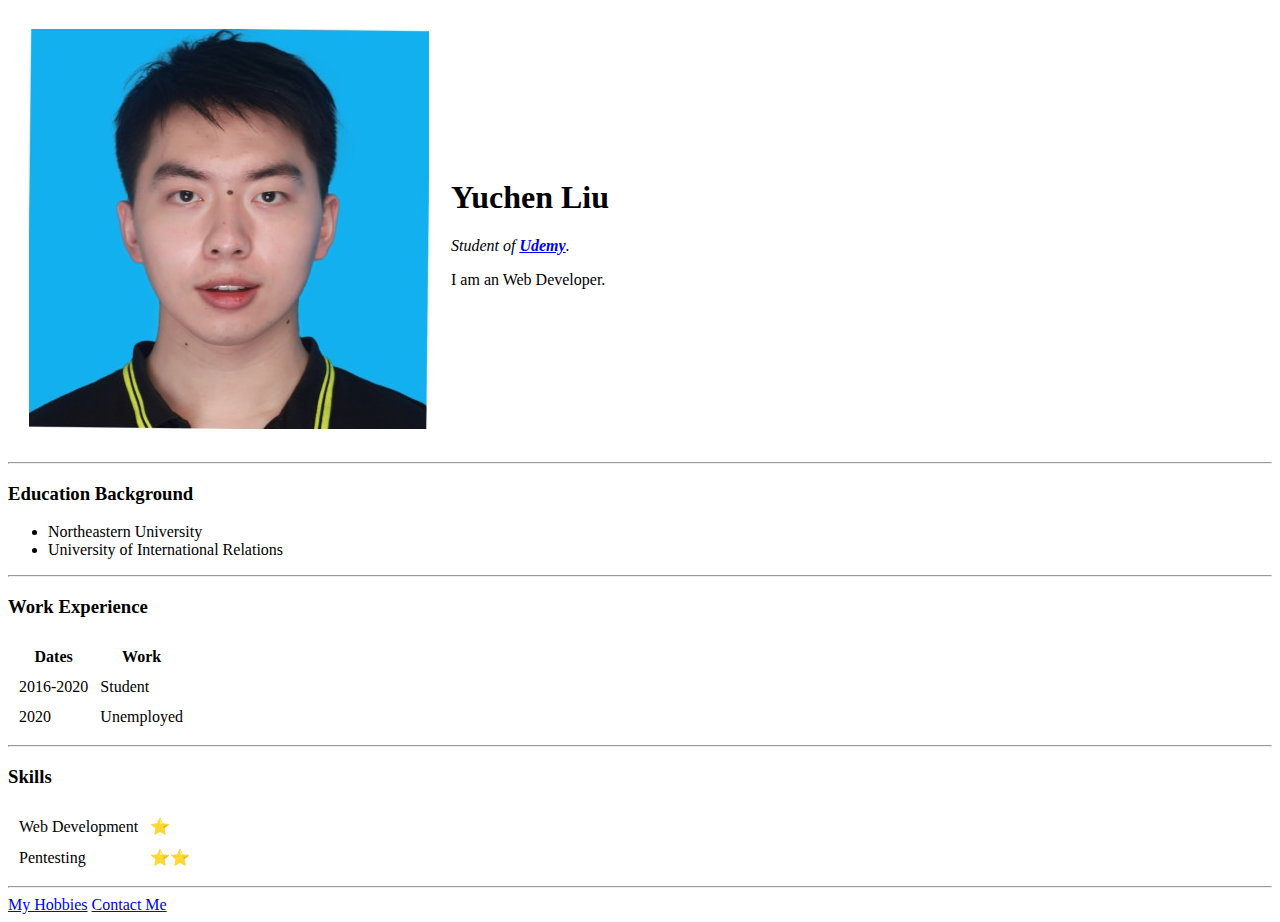
==== index.html @ 22926900 "Add initial cv website files" ====
<!DOCTYPE html>
<html>
    <head>
        <meta charset="utf-8">
        <title>Yuchen's Personal Site</title>
    </head>
    <body>
        <table cellspacing="20">
            <tr>
                <td><img src="yuchen.jfif" alt="yuchen profile picture"></td>
                <td>
                    <h1>Yuchen Liu</h1>
                    <p><em>Student of <strong><a href="https://www.udemy.com">Udemy</a></strong>.</em></p>
                    <p>I am an Web Developer.</p>
                </td>
            </tr>
        </table>
        <hr>
        <h3>Education Background</h3>
        <ul>
            <li>Northeastern University</li>
            <li>University of International Relations</li>
        </ul>
        <hr>
        <h3>Work Experience</h3>
        <table cellspacing="10">
            <thead>
                <tr>
                    <th>Dates</th>
                    <th>Work</th>
                </tr>
            </thead>
            <tbody>
                <tr>
                    <td>2016-2020</td>
                    <td>Student</td>
                </tr>
                <tr>
                    <td>2020</td>
                    <td>Unemployed</td>
                </tr>
            </tbody> 
        </table>
        <hr>
        <h3>Skills</h3>
        <table cellspacing="10">
             <tr>
                 <td>Web Development</td>
                 <td>⭐</td>
             </tr>
             <tr>
                 <td>Pentesting</td>
                 <td>⭐⭐</td>
             </tr>
         </table> 
        <hr>
       <a href="hobbies.html">My Hobbies</a>
       <a href="contact-me.html">Contact Me</a>
       
    </body>
</html>
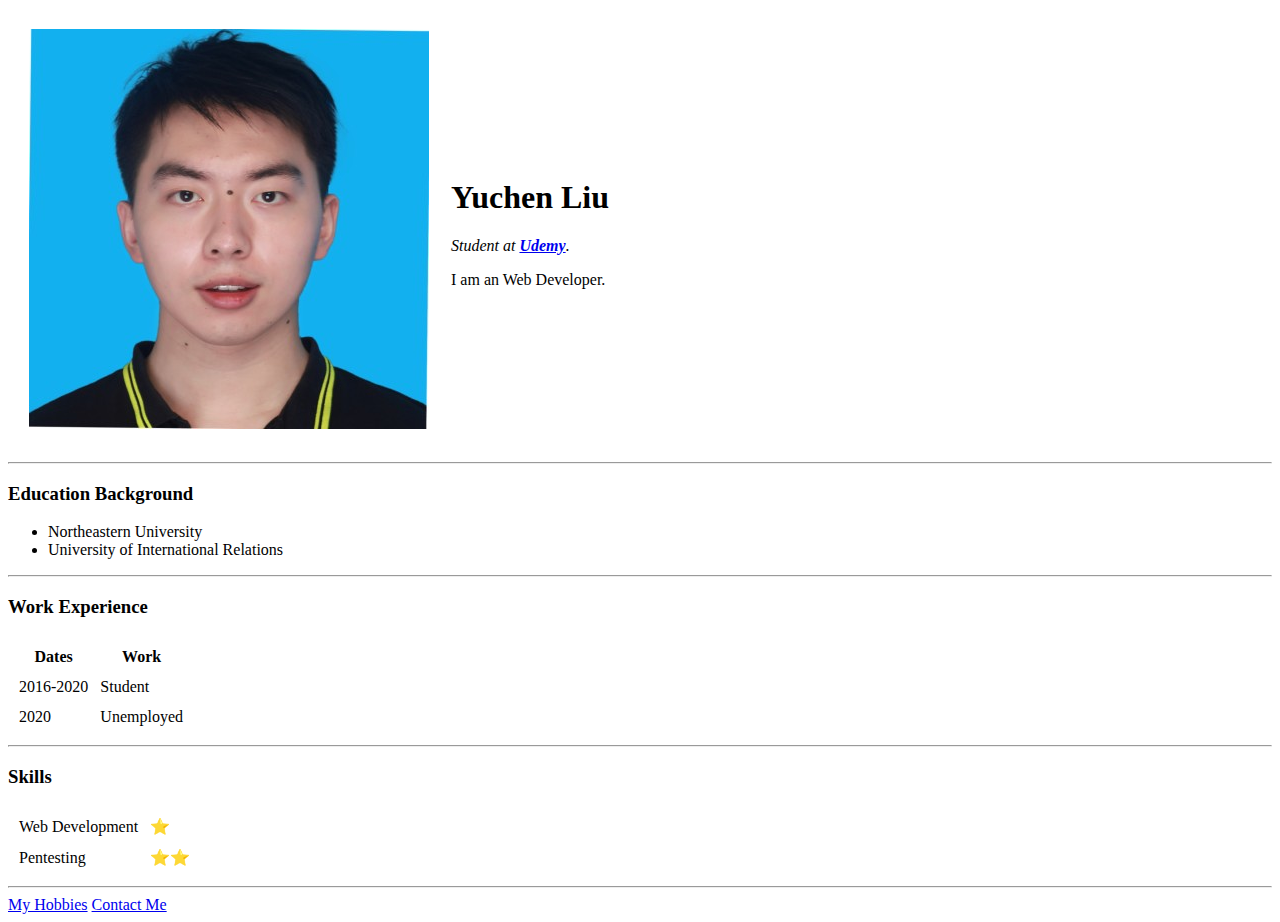
==== commit d63cb5a2: "fix some typo" ====
--- a/index.html
+++ b/index.html
@@ -10,7 +10,7 @@
                 <td><img src="yuchen.jfif" alt="yuchen profile picture"></td>
                 <td>
                     <h1>Yuchen Liu</h1>
-                    <p><em>Student of <strong><a href="https://www.udemy.com">Udemy</a></strong>.</em></p>
+                    <p><em>Student at <strong><a href="https://www.udemy.com">Udemy</a></strong>.</em></p>
                     <p>I am an Web Developer.</p>
                 </td>
             </tr>
@@ -58,4 +58,4 @@
        <a href="contact-me.html">Contact Me</a>
        
     </body>
-</html>+</html>
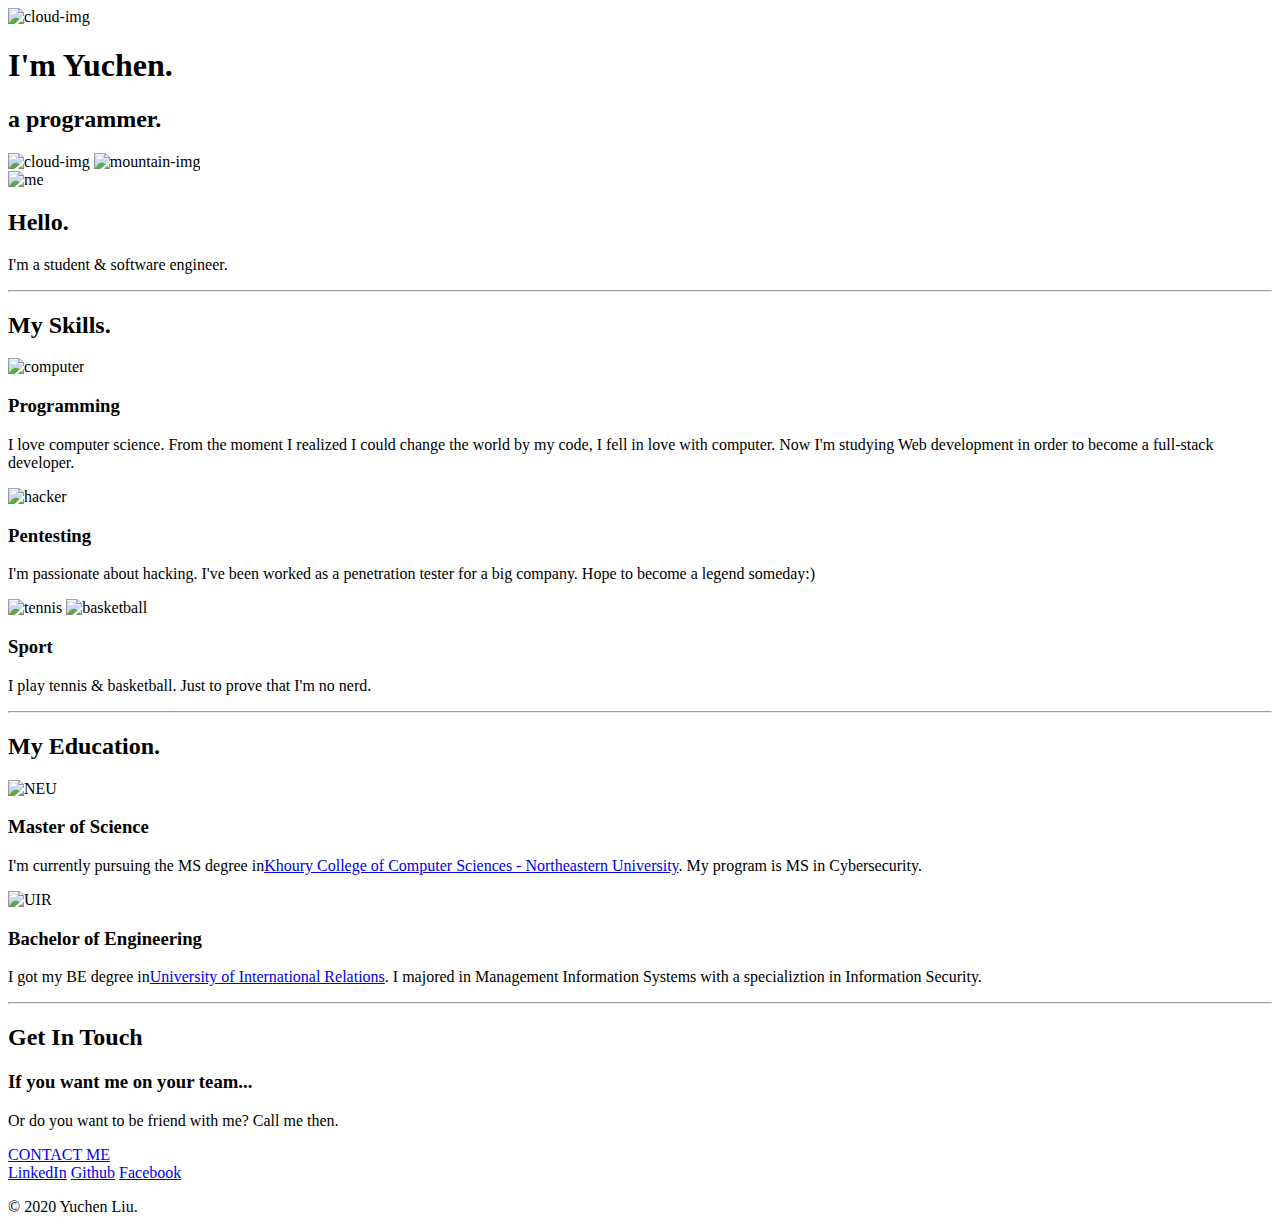
==== commit be405700: "New cv" ====
--- a/index.html
+++ b/index.html
@@ -1,61 +1,75 @@
 <!DOCTYPE html>
 <html>
-    <head>
-        <meta charset="utf-8">
-        <title>Yuchen's Personal Site</title>
-    </head>
-    <body>
-        <table cellspacing="20">
-            <tr>
-                <td><img src="yuchen.jfif" alt="yuchen profile picture"></td>
-                <td>
-                    <h1>Yuchen Liu</h1>
-                    <p><em>Student at <strong><a href="https://www.udemy.com">Udemy</a></strong>.</em></p>
-                    <p>I am an Web Developer.</p>
-                </td>
-            </tr>
-        </table>
+<head>
+    <meta charset="utf-8">
+    <title>Yuchen Liu</title>
+    <link rel="stylesheet" href="css/styles.css">
+    <link rel="icon" href="favicon.ico">
+    <link href="https://fonts.googleapis.com/css2?family=Merriweather:ital,wght@0,300;0,400;0,700;0,900;1,300;1,400;1,700;1,900&family=Montserrat:ital,wght@0,100;0,200;0,300;0,400;0,500;0,600;0,700;0,800;0,900;1,100;1,200;1,300;1,400;1,500;1,600;1,700;1,800;1,900&family=Sacramento&display=swap" rel="stylesheet">
+</head>
+<body>
+    <div class="top-container">
+        <img class="top-cloud" src="images/cloud.png" alt="cloud-img">
+        <h1>I'm Yuchen.</h1>
+        <h2 class="programmer">a <span class="pro">pro</span>grammer.</h2>
+        <img class="bottom-cloud" src="images/cloud.png" alt="cloud-img">
+        <img src="images/mountain.png" alt="mountain-img">
+    </div>
+    <div class="middle-container">
+        <div class="profile">
+          <img class="profile-img" src="images/man.png" alt="me">
+          <h2>Hello.</h2>
+          <p class="intro">I'm a student & software engineer.</p>
+        </div>
         <hr>
-        <h3>Education Background</h3>
-        <ul>
-            <li>Northeastern University</li>
-            <li>University of International Relations</li>
-        </ul>
+        <div class="skills">
+          <h2>My Skills.</h2>
+          <div class="skill-row">
+            <img class="code-img" src="images/computer.png" alt="computer">
+            <h3>Programming</h3>
+            <p class="">I love computer science. From the moment I realized I could change the world by my code, I fell in love with computer. Now I'm studying Web development in order to become a full-stack developer.</p>
+          </div>
+          <div class="skill-row">
+            <img class="hacker-img" src="images/hacker.png" alt="hacker">
+            <h3>Pentesting</h3>
+            <p>I'm passionate about hacking. I've been worked as a penetration tester for a big company. Hope to become a legend someday:)</p>
+          </div>
+          <div class="skill-row">
+            <img class="tennis-img" src="images/tennis.png" alt="tennis">
+            <img class="basketball-img" src="images/basketball.png" alt="basketball">
+            <h3>Sport</h3>
+            <p>I play tennis & basketball. Just to prove that I'm no nerd.</p>
+          </div>
+        </div>
         <hr>
-        <h3>Work Experience</h3>
-        <table cellspacing="10">
-            <thead>
-                <tr>
-                    <th>Dates</th>
-                    <th>Work</th>
-                </tr>
-            </thead>
-            <tbody>
-                <tr>
-                    <td>2016-2020</td>
-                    <td>Student</td>
-                </tr>
-                <tr>
-                    <td>2020</td>
-                    <td>Unemployed</td>
-                </tr>
-            </tbody> 
-        </table>
+        <div class="education">
+            <h2>My Education.</h2>
+            <div class="edu-row">
+                <img class="master-img" src="images/read.png" alt="NEU">
+                <h3>Master of Science</h3>
+                <p>I'm currently pursuing the MS degree in<a href="https://www.khoury.northeastern.edu/">Khoury College of Computer Sciences - Northeastern University</a>. My program is MS in Cybersecurity.</p>
+            </div>
+            <div class="edu-row">
+                <img class="bachelor-img" src="images/bachelors-degree.png" alt="UIR">
+                <h3>Bachelor of Engineering</h3>
+                <p>I got my BE degree in<a href="https://www.uir.cn/english/aboutuir/">University of International Relations</a>. I majored in Management Information Systems with a specializtion in Information Security.</p>
+            </div>
+        </div>
         <hr>
-        <h3>Skills</h3>
-        <table cellspacing="10">
-             <tr>
-                 <td>Web Development</td>
-                 <td>⭐</td>
-             </tr>
-             <tr>
-                 <td>Pentesting</td>
-                 <td>⭐⭐</td>
-             </tr>
-         </table> 
-        <hr>
-       <a href="hobbies.html">My Hobbies</a>
-       <a href="contact-me.html">Contact Me</a>
-       
-    </body>
-</html>
+        <div class="contact-me">
+          <h2>Get In Touch</h2>
+          <h3>If you want me on your team...</h3>
+          <p class="contact-message">Or do you want to be friend with me? Call me then.</p>
+          <a class="btn" href="mailto:yuchen_yc_liu@163.com">CONTACT ME</a>
+        </div>
+      </div>
+      
+      
+      <div class="bottom-container">
+        <a class="footer-link" href="https://www.linkedin.com/in/yuchen-liu-60a57b128/">LinkedIn</a>
+        <a class="footer-link" href="https://github.com/ych3r">Github</a>
+        <a class="footer-link" href="https://www.facebook.com/profile.php?id=100014190342070">Facebook</a>
+        <p class="copyright">© 2020 Yuchen Liu.</p>
+      </div>
+</body>
+</html>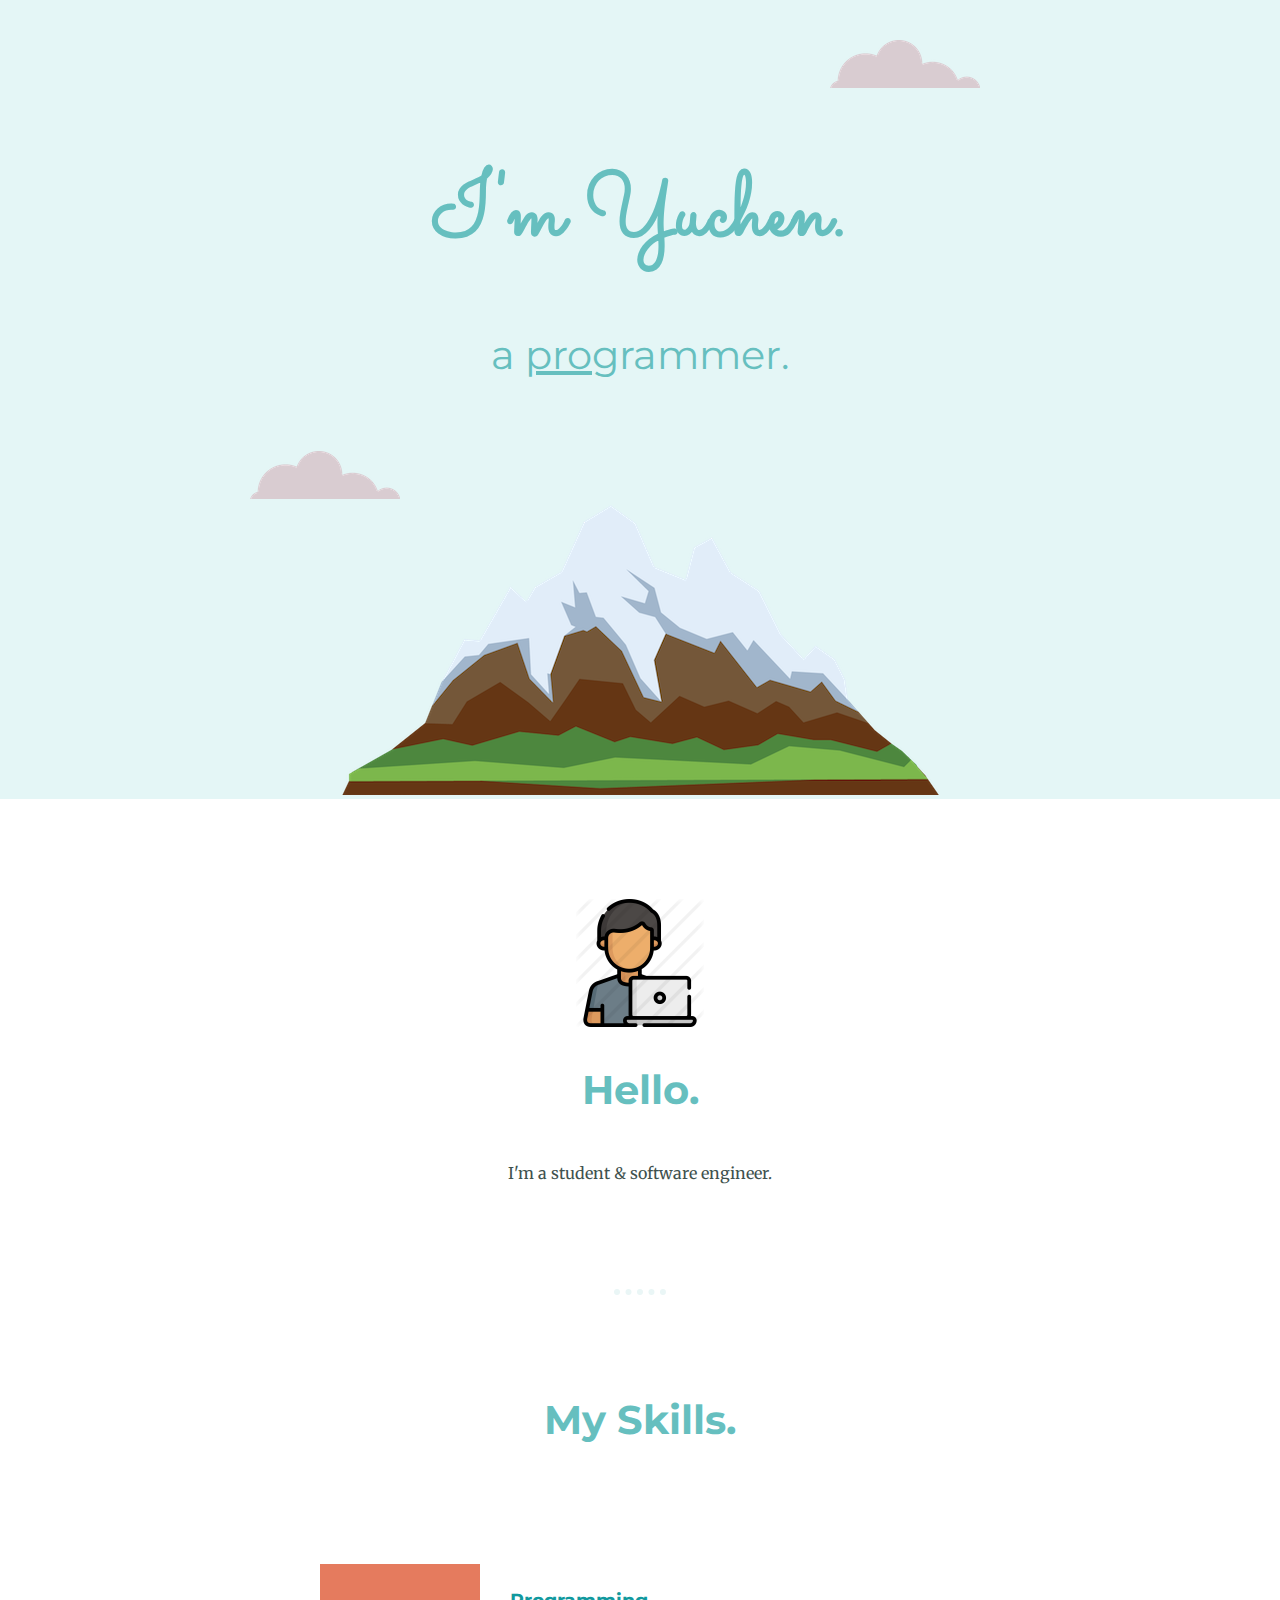
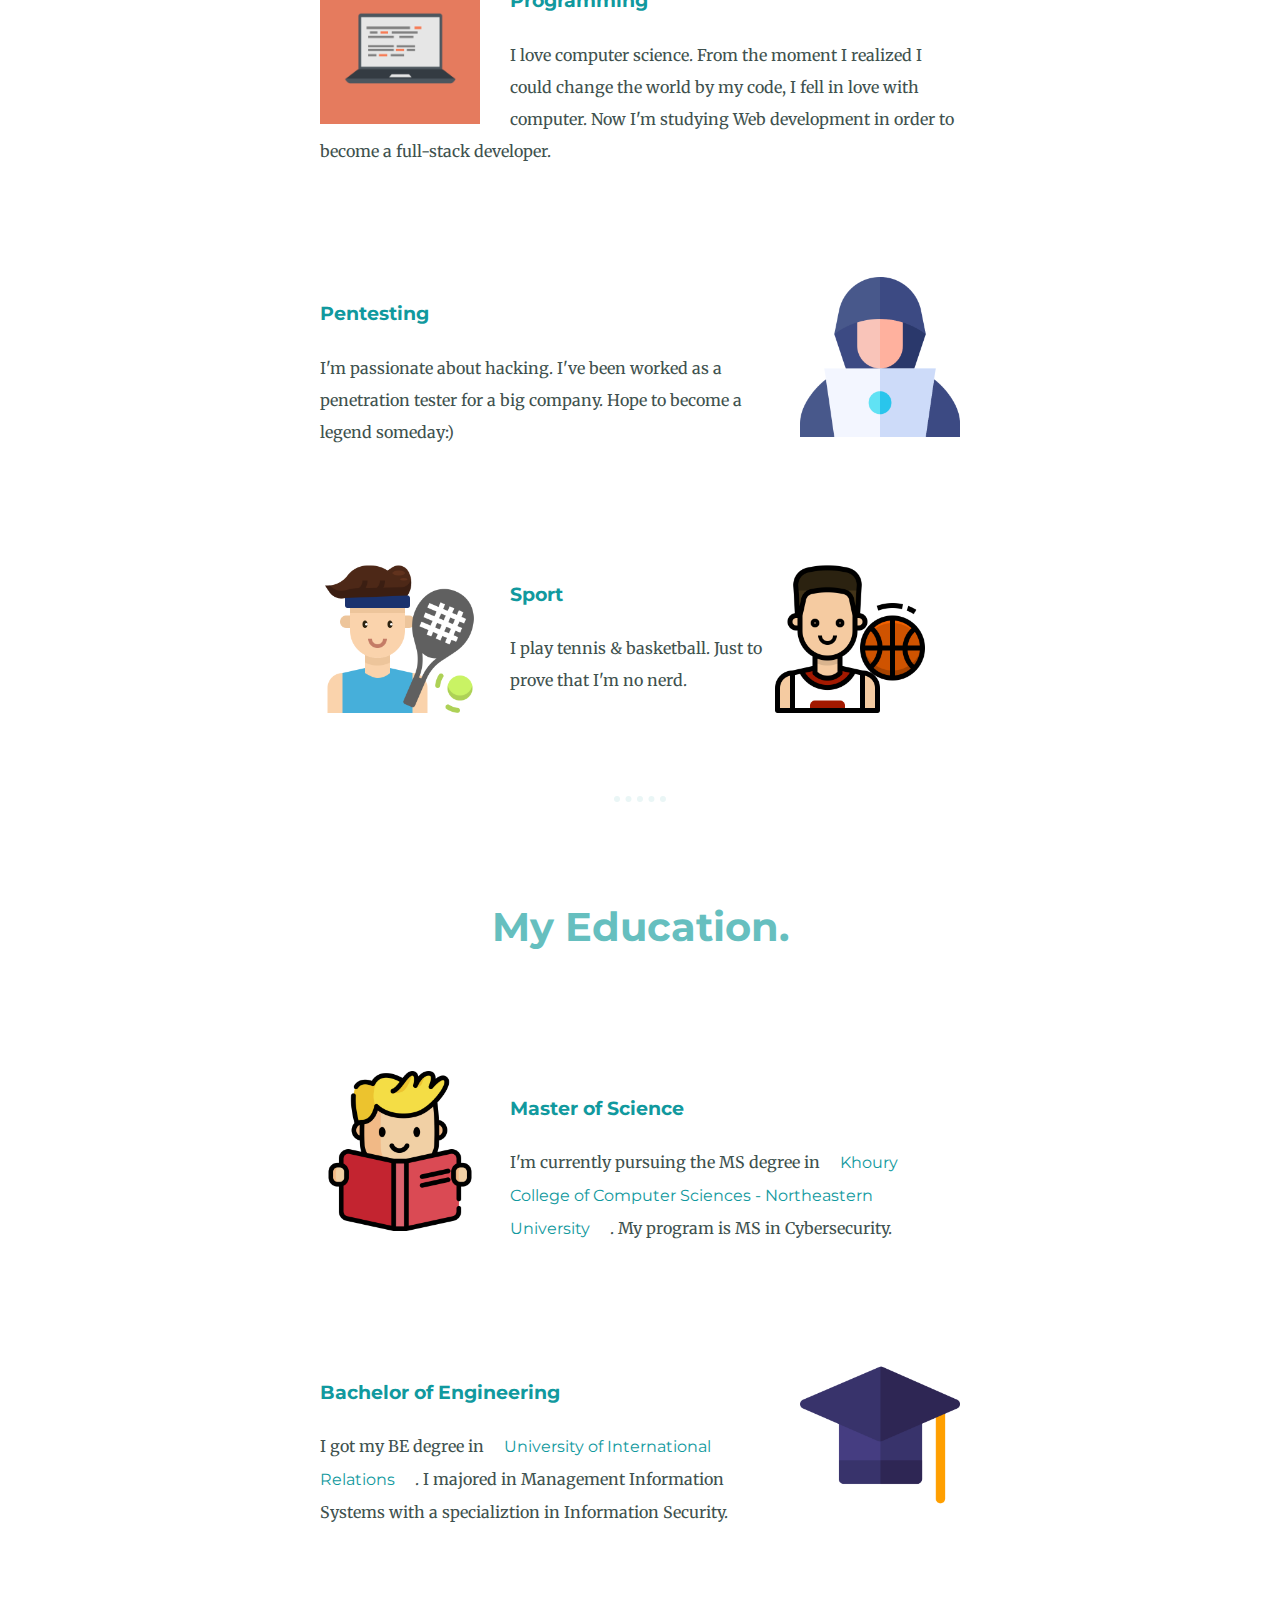
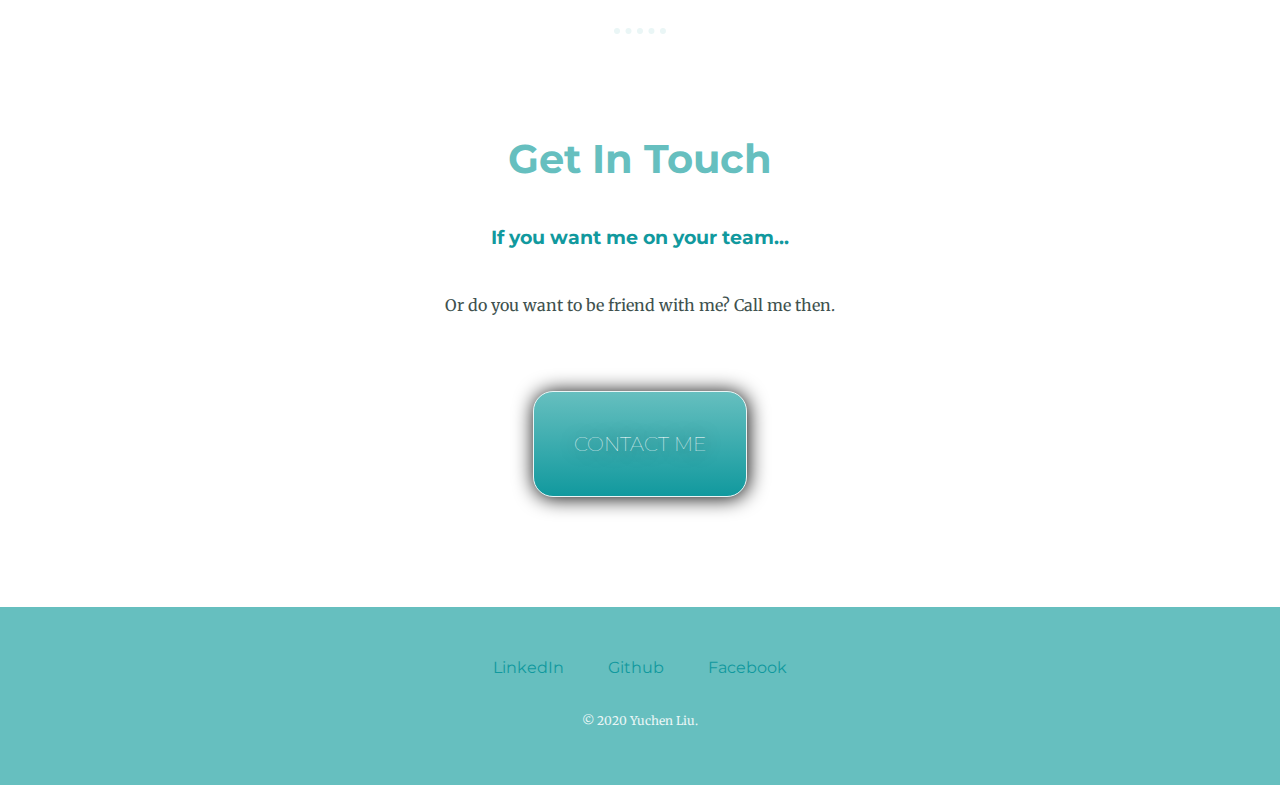
==== commit 1d121496: "Update index.html" ====
--- a/index.html
+++ b/index.html
@@ -60,7 +60,7 @@
           <h2>Get In Touch</h2>
           <h3>If you want me on your team...</h3>
           <p class="contact-message">Or do you want to be friend with me? Call me then.</p>
-          <a class="btn" href="mailto:yuchen_yc_liu@163.com">CONTACT ME</a>
+          <a class="btn" href="mailto:liuyc26@qq.com">CONTACT ME</a>
         </div>
       </div>
       
@@ -72,4 +72,4 @@
         <p class="copyright">© 2020 Yuchen Liu.</p>
       </div>
 </body>
-</html>+</html>
--- a/css/styles.css
+++ b/css/styles.css
@@ -0,0 +1,204 @@
+
+body {
+    color: #40514e;
+    margin: 0;
+    text-align: center;
+    font-family: 'Merriweather', serif;
+}
+
+h1 {
+    color: #66bfbf;
+    font-size: 5.625rem;
+    margin: 50px auto 0 auto;
+    font-family: 'Sacramento', cursive;
+}
+
+h2 {
+    color: #66bfbf;
+    font-family: 'Montserrat', sans-serif;
+    font-size: 2.5rem;
+    padding-bottom: 10px;
+}
+
+h3 {
+    color: #11999e;
+    font-family: 'Montserrat', sans-serif;
+}
+
+a {
+    color: #11999e;
+    font-family: 'Montserrat', sans-serif;
+    margin: 10px 20px;
+    text-decoration: none;
+}
+
+a:hover {
+    color: #eaf6f6;
+}
+
+hr {
+    border-style: dotted none none;
+    border-color: #eaf6f6;
+    border-width: 6px;
+    height: 0px;
+    width:4%;
+    margin: 100px auto;
+}
+
+p {
+    line-height: 2;
+}
+
+.top-container {
+    background-color: #e4f6f6;
+    position: relative;
+    padding-top: 100px;
+}
+
+.middle-container {
+    margin: 100px 0;
+}
+
+.bachelor-img {
+    width: 25%;
+    float: right;
+    margin-left: 30px;
+}
+
+.basketball-img {
+    width: 25%;
+    float: right;
+    margin-right: 30px;
+}
+
+.bottom-container {
+    background-color: #66bfbf;
+    padding: 50px 0 20px;
+}
+
+.code-img {
+    width: 25%;
+    float: left;
+    margin-right: 30px;
+}
+
+.contact-message {
+    margin: 40px auto 60px;
+    width: 40%;
+}
+
+.copyright {
+    color: #eaf6f6;
+    font-size: 0.75rem;
+    padding: 20px 0;
+}
+
+.edu-row {
+    width: 50%;
+    margin: 100px auto 100px auto;
+    text-align: left;
+    line-height: 2;
+    padding-top: 10px;
+}
+
+.footer-link {
+    color: #11999e;
+}
+
+.hacker-img {
+    width: 25%;
+    float: right;
+    margin-left: 30px;
+}
+
+.intro {
+    margin: auto;
+    width: 30%;
+}
+
+.master-img {
+    width: 25%;
+    float: left;
+    margin-right: 30px;
+}
+
+.pro {
+    text-decoration: underline;
+}
+
+.profile-img {
+    width: 10%;
+}
+
+.programmer {
+    font-weight: normal;
+    line-height: 2;
+}
+
+
+
+.skill-row {
+    width: 50%;
+    margin: 100px auto 100px auto;
+    text-align: left;
+    line-height: 2;
+    padding-top: 10px;
+}
+
+.tennis-img {
+    width: 25%;
+    float: left;
+    margin-right: 30px;
+}
+
+.top-cloud {
+    position: absolute;
+    right: 300px;
+    top: 40px;
+}
+
+.bottom-cloud {
+    position: absolute;
+    left: 250px;
+    bottom: 300px;
+}
+
+.btn {
+    background: #66BFBF;
+    background-image: -webkit-linear-gradient(top, #66BFBF, #11999E);
+    background-image: -moz-linear-gradient(top, #66BFBF, #11999E);
+    background-image: -ms-linear-gradient(top, #66BFBF, #11999E);
+    background-image: -o-linear-gradient(top, #66BFBF, #11999E);
+    background-image: linear-gradient(to bottom, #66BFBF, #11999E);
+    -webkit-border-radius: 20px;
+    -moz-border-radius: 20px;
+    border-radius: 20px;
+    color: #FFFFFF;
+    font-family: 'Montserrat', sans-serif;
+    font-size: 20px;
+    font-weight: 100;
+    padding: 40px;
+    box-shadow: 1px 1px 20px 0px #000000;
+    -webkit-box-shadow: 1px 1px 20px 0px #000000;
+    -moz-box-shadow: 1px 1px 20px 0px #000000;
+    text-shadow: 1px 1px 20px #000000;
+    border: solid #eaf6f6 1px;
+    text-decoration: none;
+    display: inline-block;
+    cursor: pointer;
+    text-align: center;
+    }
+    
+    .btn:hover {
+    border: solid #eaf6f6 1px;
+    background: #66BFBF;
+    background-image: -webkit-linear-gradient(top, #11999E, #66BFBF);
+    background-image: -moz-linear-gradient(top, #11999E, #66BFBF);
+    background-image: -ms-linear-gradient(top, #11999E, #66BFBF);
+    background-image: -o-linear-gradient(top, #11999E, #66BFBF);
+    background-image: linear-gradient(to bottom, #11999E, #66BFBF);
+    -webkit-border-radius: 20px;
+    -moz-border-radius: 20px;
+    border-radius: 20px;
+    text-decoration: none;
+    }
